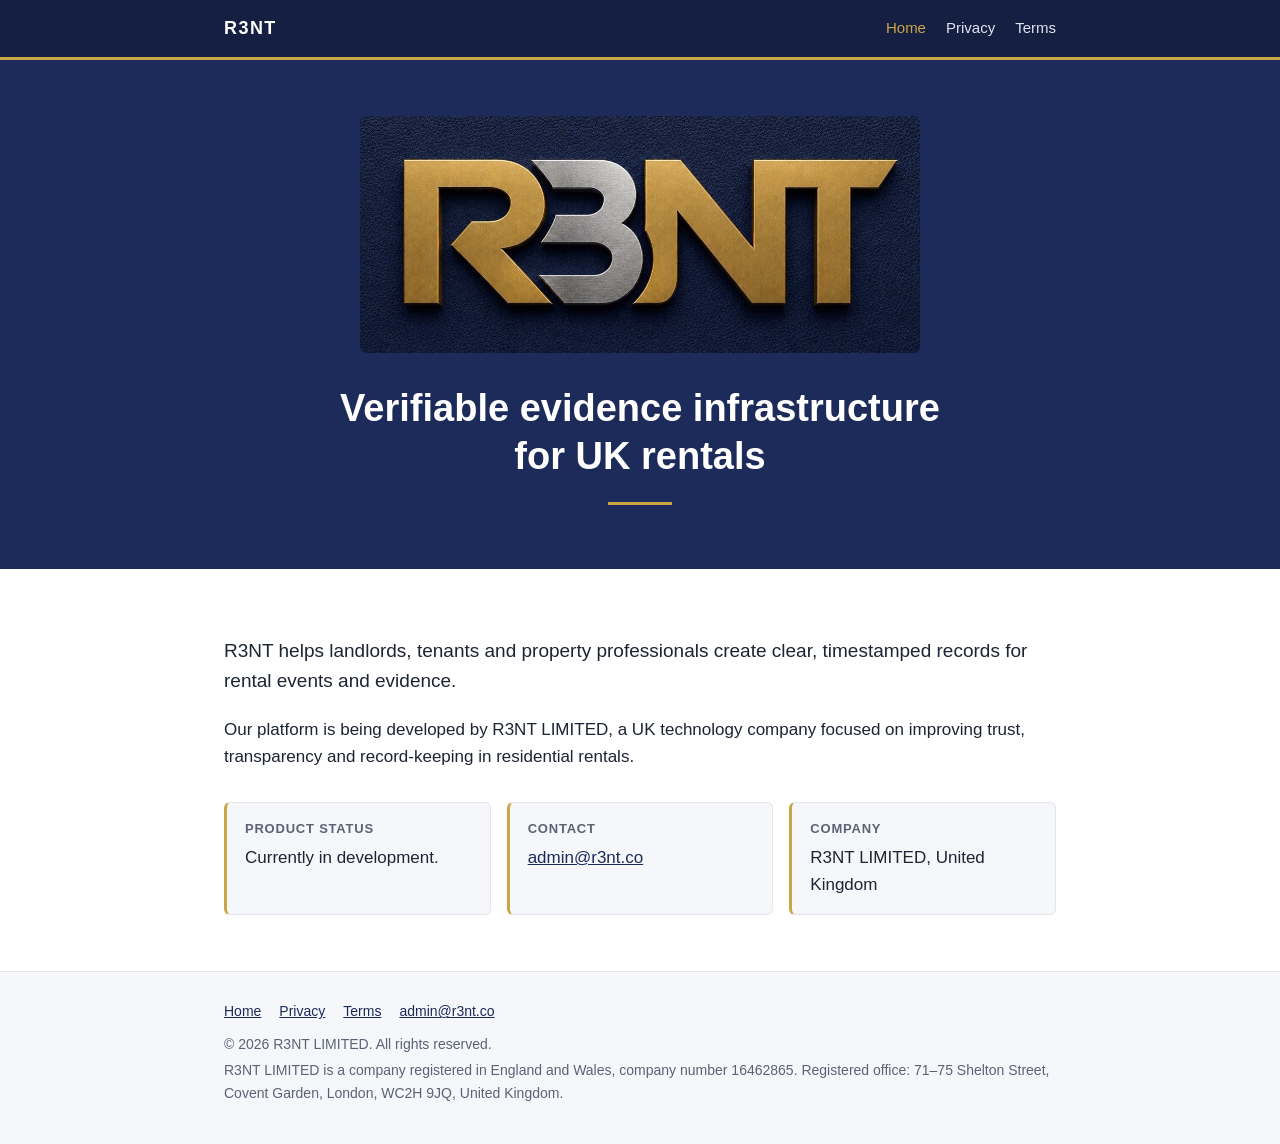
==== index.html @ ecab7422 "R3NT company website: home, privacy, terms Static site for www.r3nt.co (GitHub Pages). No scripts, c" ====
<!doctype html>
<html lang="en-GB">
<head>
<meta charset="utf-8">
<meta name="viewport" content="width=device-width, initial-scale=1">
<title>R3NT — Verifiable evidence infrastructure for UK rentals</title>
<meta name="description" content="R3NT helps landlords, tenants and property professionals create clear, timestamped records for rental events and evidence.">
<link rel="canonical" href="https://www.r3nt.co/">
<link rel="icon" type="image/png" href="/assets/favicon.png">
<link rel="apple-touch-icon" href="/assets/apple-touch-icon.png">
<meta property="og:title" content="R3NT — Verifiable evidence infrastructure for UK rentals">
<meta property="og:description" content="R3NT helps landlords, tenants and property professionals create clear, timestamped records for rental events and evidence.">
<meta property="og:url" content="https://www.r3nt.co/">
<meta property="og:image" content="https://www.r3nt.co/assets/r3nt-logo.jpg">
<meta name="theme-color" content="#141f42">
<link rel="stylesheet" href="/styles.css">
</head>
<body>
<header class="site-header"><div class="wrap"><a class="brand" href="/">R3NT</a><nav class="site-nav" aria-label="Main"><a href="/" aria-current="page">Home</a><a href="/privacy/">Privacy</a><a href="/terms/">Terms</a></nav></div></header>
<main>
<section class="hero"><div class="wrap">
<img src="/assets/r3nt-logo.jpg" width="1100" height="466" alt="R3NT">
<h1>Verifiable evidence infrastructure for UK rentals</h1>
</div></section>
<section class="content"><div class="wrap">
<p class="lead">R3NT helps landlords, tenants and property professionals create clear, timestamped records for rental events and evidence.</p>
<p>Our platform is being developed by R3NT LIMITED, a UK technology company focused on improving trust, transparency and record-keeping in residential rentals.</p>
<ul class="facts">
<li><strong>Product status</strong>Currently in development.</li>
<li><strong>Contact</strong><a href="mailto:admin@r3nt.co">admin@r3nt.co</a></li>
<li><strong>Company</strong>R3NT LIMITED, United Kingdom</li>
</ul>
</div></section>
</main>
<footer class="site-footer"><div class="wrap"><nav aria-label="Legal"><a href="/">Home</a><a href="/privacy/">Privacy</a><a href="/terms/">Terms</a><a href="mailto:admin@r3nt.co">admin@r3nt.co</a></nav><p>&copy; 2026 R3NT LIMITED. All rights reserved.</p><p>R3NT LIMITED is a company registered in England and Wales, company number 16462865. Registered office: 71&ndash;75 Shelton Street, Covent Garden, London, WC2H 9JQ, United Kingdom.</p></div></footer>
</body></html>
---- styles.css ----
:root {
  --navy: #1c2b5a;
  --navy-deep: #141f42;
  --gold: #c9a646;
  --ink: #1d2433;
  --muted: #5a6275;
  --line: #e3e5eb;
  --paper: #ffffff;
  --wash: #f6f7fa;
}
* { box-sizing: border-box; }
html { -webkit-text-size-adjust: 100%; }
body {
  margin: 0;
  background: var(--paper);
  color: var(--ink);
  font: 17px/1.6 -apple-system, BlinkMacSystemFont, "Segoe UI", Roboto, "Helvetica Neue", Arial, sans-serif;
}
a { color: var(--navy); }
a:hover { color: var(--navy-deep); }
.wrap { max-width: 880px; margin: 0 auto; padding: 0 24px; }

.site-header { background: var(--navy-deep); border-bottom: 3px solid var(--gold); }
.site-header .wrap { display: flex; align-items: center; justify-content: space-between; gap: 16px; padding-top: 14px; padding-bottom: 14px; }
.brand { color: #fff; text-decoration: none; font-weight: 700; letter-spacing: .08em; font-size: 18px; }
.brand:hover { color: var(--gold); }
.site-nav { display: flex; gap: 20px; font-size: 15px; }
.site-nav a { color: #dfe3ee; text-decoration: none; }
.site-nav a:hover, .site-nav a[aria-current="page"] { color: var(--gold); }

.hero { background: var(--navy); color: #fff; text-align: center; padding: 56px 0 64px; }
.hero img { width: 100%; max-width: 560px; height: auto; display: block; margin: 0 auto 32px; border-radius: 6px; }
.hero h1 { margin: 0 auto; max-width: 640px; font-size: clamp(26px, 4.4vw, 38px); line-height: 1.25; font-weight: 700; }
.hero h1::after { content: ""; display: block; width: 64px; height: 3px; background: var(--gold); margin: 22px auto 0; }

.content { padding: 48px 0 56px; }
.content h2 { font-size: 22px; margin: 36px 0 10px; color: var(--navy); }
.content h2:first-child { margin-top: 0; }
.content p, .content li { color: var(--ink); }
.content .lead { font-size: 19px; }

.facts { display: grid; grid-template-columns: repeat(auto-fit, minmax(220px, 1fr)); gap: 16px; margin: 32px 0 0; padding: 0; list-style: none; }
.facts li { background: var(--wash); border: 1px solid var(--line); border-left: 3px solid var(--gold); border-radius: 6px; padding: 16px 18px; }
.facts strong { display: block; font-size: 13px; text-transform: uppercase; letter-spacing: .06em; color: var(--muted); margin-bottom: 4px; }

.legal .updated { color: var(--muted); font-size: 15px; }
.legal h1 { font-size: 30px; color: var(--navy); margin: 0 0 6px; }

.site-footer { background: var(--wash); border-top: 1px solid var(--line); color: var(--muted); font-size: 14px; padding: 28px 0 36px; }
.site-footer p { margin: 4px 0; }
.site-footer nav { display: flex; gap: 18px; margin-bottom: 10px; }
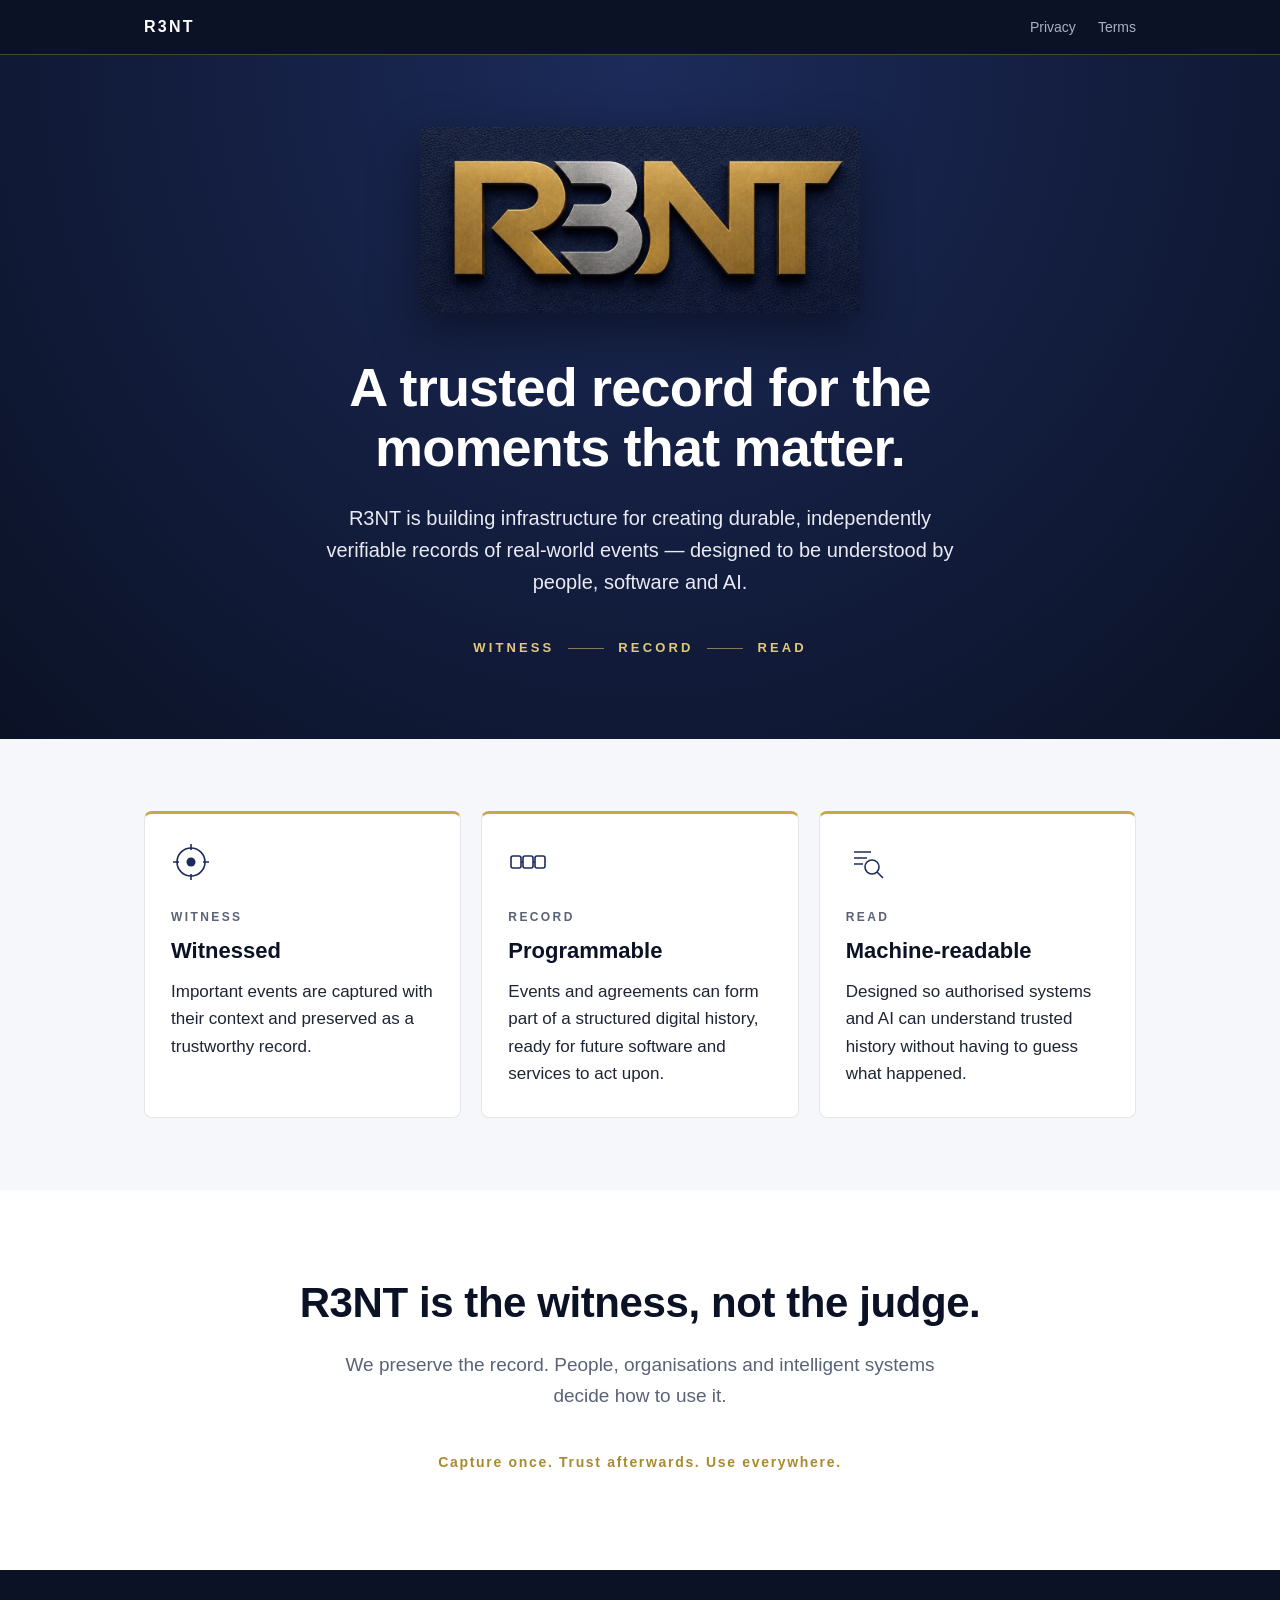
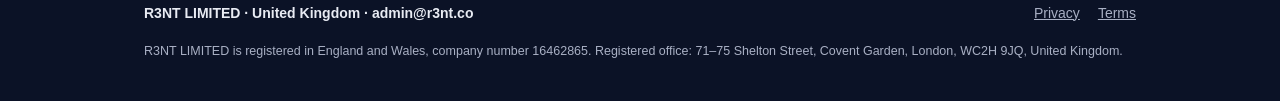
==== commit 2257bd00: "Homepage: witness, record, read — high-level positioning A trusted record for the moments that matte" ====
--- a/index.html
+++ b/index.html
@@ -3,34 +3,54 @@
 <head>
 <meta charset="utf-8">
 <meta name="viewport" content="width=device-width, initial-scale=1">
-<title>R3NT — Verifiable evidence infrastructure for UK rentals</title>
-<meta name="description" content="R3NT helps landlords, tenants and property professionals create clear, timestamped records for rental events and evidence.">
+<title>R3NT — A trusted record for the moments that matter</title>
+<meta name="description" content="R3NT is building infrastructure for creating durable, independently verifiable records of real-world events — designed to be understood by people, software and AI.">
 <link rel="canonical" href="https://www.r3nt.co/">
 <link rel="icon" type="image/png" href="/assets/favicon.png">
 <link rel="apple-touch-icon" href="/assets/apple-touch-icon.png">
-<meta property="og:title" content="R3NT — Verifiable evidence infrastructure for UK rentals">
-<meta property="og:description" content="R3NT helps landlords, tenants and property professionals create clear, timestamped records for rental events and evidence.">
+<meta property="og:title" content="R3NT — A trusted record for the moments that matter">
+<meta property="og:description" content="Durable, independently verifiable records of real-world events — designed to be understood by people, software and AI.">
 <meta property="og:url" content="https://www.r3nt.co/">
 <meta property="og:image" content="https://www.r3nt.co/assets/r3nt-logo.jpg">
-<meta name="theme-color" content="#141f42">
+<meta name="theme-color" content="#0b1226">
 <link rel="stylesheet" href="/styles.css">
 </head>
 <body>
-<header class="site-header"><div class="wrap"><a class="brand" href="/">R3NT</a><nav class="site-nav" aria-label="Main"><a href="/" aria-current="page">Home</a><a href="/privacy/">Privacy</a><a href="/terms/">Terms</a></nav></div></header>
+<header class="site-header"><div class="wrap"><a class="brand" href="/" aria-current="page">R3NT</a><nav class="site-nav" aria-label="Main"><a href="/privacy/">Privacy</a><a href="/terms/">Terms</a></nav></div></header>
 <main>
 <section class="hero"><div class="wrap">
-<img src="/assets/r3nt-logo.jpg" width="1100" height="466" alt="R3NT">
-<h1>Verifiable evidence infrastructure for UK rentals</h1>
+<img class="logo" src="/assets/r3nt-logo.jpg" width="1100" height="466" alt="R3NT">
+<h1>A trusted record for the moments that matter.</h1>
+<p>R3NT is building infrastructure for creating durable, independently verifiable records of real-world events — designed to be understood by people, software and AI.</p>
+<ol class="flow" aria-label="Witness, record, read"><li>WITNESS</li><li>RECORD</li><li>READ</li></ol>
 </div></section>
-<section class="content"><div class="wrap">
-<p class="lead">R3NT helps landlords, tenants and property professionals create clear, timestamped records for rental events and evidence.</p>
-<p>Our platform is being developed by R3NT LIMITED, a UK technology company focused on improving trust, transparency and record-keeping in residential rentals.</p>
-<ul class="facts">
-<li><strong>Product status</strong>Currently in development.</li>
-<li><strong>Contact</strong><a href="mailto:admin@r3nt.co">admin@r3nt.co</a></li>
-<li><strong>Company</strong>R3NT LIMITED, United Kingdom</li>
+<section class="principles"><div class="wrap">
+<ul class="cards">
+<li class="card">
+<svg viewBox="0 0 40 40" fill="none" stroke="currentColor" stroke-width="1.6" aria-hidden="true"><circle cx="20" cy="20" r="14"/><circle cx="20" cy="20" r="4.5" fill="currentColor" stroke="none"/><path d="M20 2v6M20 32v6M2 20h6M32 20h6"/></svg>
+<span class="step">WITNESS</span>
+<h2>Witnessed</h2>
+<p>Important events are captured with their context and preserved as a trustworthy record.</p>
+</li>
+<li class="card">
+<svg viewBox="0 0 40 40" fill="none" stroke="currentColor" stroke-width="1.6" aria-hidden="true"><rect x="3" y="14" width="10" height="12" rx="2"/><rect x="15" y="14" width="10" height="12" rx="2"/><rect x="27" y="14" width="10" height="12" rx="2"/><path d="M13 20h2M25 20h2"/></svg>
+<span class="step">RECORD</span>
+<h2>Programmable</h2>
+<p>Events and agreements can form part of a structured digital history, ready for future software and services to act upon.</p>
+</li>
+<li class="card">
+<svg viewBox="0 0 40 40" fill="none" stroke="currentColor" stroke-width="1.6" aria-hidden="true"><path d="M8 10h17M8 16h13M8 22h9"/><circle cx="26" cy="25" r="7"/><path d="M31 30l6 6"/></svg>
+<span class="step">READ</span>
+<h2>Machine-readable</h2>
+<p>Designed so authorised systems and AI can understand trusted history without having to guess what happened.</p>
+</li>
 </ul>
 </div></section>
+<section class="closing"><div class="wrap">
+<h2>R3NT is the witness, not the judge.</h2>
+<p>We preserve the record. People, organisations and intelligent systems decide how to use it.</p>
+<p class="tagline">Capture once. Trust afterwards. Use everywhere.</p>
+</div></section>
 </main>
-<footer class="site-footer"><div class="wrap"><nav aria-label="Legal"><a href="/">Home</a><a href="/privacy/">Privacy</a><a href="/terms/">Terms</a><a href="mailto:admin@r3nt.co">admin@r3nt.co</a></nav><p>&copy; 2026 R3NT LIMITED. All rights reserved.</p><p>R3NT LIMITED is a company registered in England and Wales, company number 16462865. Registered office: 71&ndash;75 Shelton Street, Covent Garden, London, WC2H 9JQ, United Kingdom.</p></div></footer>
+<footer class="site-footer"><div class="wrap"><p class="who">R3NT LIMITED &middot; United Kingdom &middot; <a href="mailto:admin@r3nt.co">admin@r3nt.co</a></p><nav aria-label="Legal"><a href="/privacy/">Privacy</a><a href="/terms/">Terms</a></nav><p class="reg">R3NT LIMITED is registered in England and Wales, company number 16462865. Registered office: 71&ndash;75 Shelton Street, Covent Garden, London, WC2H 9JQ, United Kingdom.</p></div></footer>
 </body></html>
--- a/styles.css
+++ b/styles.css
@@ -1,51 +1,86 @@
 :root {
-  --navy: #1c2b5a;
-  --navy-deep: #141f42;
+  --ink: #0b1226;
+  --navy: #141f42;
+  --navy-2: #1c2b5a;
   --gold: #c9a646;
-  --ink: #1d2433;
+  --gold-soft: #e2c97a;
+  --text: #1d2433;
   --muted: #5a6275;
   --line: #e3e5eb;
   --paper: #ffffff;
   --wash: #f6f7fa;
+  --on-dark: #e8ebf3;
+  --on-dark-muted: #a9b0c4;
 }
 * { box-sizing: border-box; }
 html { -webkit-text-size-adjust: 100%; }
 body {
   margin: 0;
   background: var(--paper);
-  color: var(--ink);
+  color: var(--text);
   font: 17px/1.6 -apple-system, BlinkMacSystemFont, "Segoe UI", Roboto, "Helvetica Neue", Arial, sans-serif;
 }
-a { color: var(--navy); }
-a:hover { color: var(--navy-deep); }
-.wrap { max-width: 880px; margin: 0 auto; padding: 0 24px; }
+a { color: var(--navy-2); }
+.wrap { max-width: 1040px; margin: 0 auto; padding: 0 24px; }
+.narrow { max-width: 760px; }
 
-.site-header { background: var(--navy-deep); border-bottom: 3px solid var(--gold); }
+/* Header */
+.site-header { background: var(--ink); border-bottom: 1px solid rgba(201, 166, 70, .35); }
 .site-header .wrap { display: flex; align-items: center; justify-content: space-between; gap: 16px; padding-top: 14px; padding-bottom: 14px; }
-.brand { color: #fff; text-decoration: none; font-weight: 700; letter-spacing: .08em; font-size: 18px; }
-.brand:hover { color: var(--gold); }
-.site-nav { display: flex; gap: 20px; font-size: 15px; }
-.site-nav a { color: #dfe3ee; text-decoration: none; }
-.site-nav a:hover, .site-nav a[aria-current="page"] { color: var(--gold); }
+.brand { color: #fff; text-decoration: none; font-weight: 700; letter-spacing: .14em; font-size: 16px; }
+.brand:hover { color: var(--gold-soft); }
+.site-nav { display: flex; gap: 22px; font-size: 14px; }
+.site-nav a { color: var(--on-dark-muted); text-decoration: none; }
+.site-nav a:hover, .site-nav a[aria-current="page"] { color: var(--gold-soft); }
 
-.hero { background: var(--navy); color: #fff; text-align: center; padding: 56px 0 64px; }
-.hero img { width: 100%; max-width: 560px; height: auto; display: block; margin: 0 auto 32px; border-radius: 6px; }
-.hero h1 { margin: 0 auto; max-width: 640px; font-size: clamp(26px, 4.4vw, 38px); line-height: 1.25; font-weight: 700; }
-.hero h1::after { content: ""; display: block; width: 64px; height: 3px; background: var(--gold); margin: 22px auto 0; }
+/* Hero */
+.hero { background: radial-gradient(ellipse at 50% 0%, var(--navy-2) 0%, var(--navy) 45%, var(--ink) 100%); color: #fff; text-align: center; padding: 72px 0 80px; }
+.hero .logo { width: 100%; max-width: 440px; height: auto; display: block; margin: 0 auto 44px; border-radius: 4px; box-shadow: 0 18px 50px rgba(0, 0, 0, .45); }
+.hero h1 { margin: 0 auto; max-width: 760px; font-size: clamp(32px, 5.6vw, 54px); line-height: 1.12; font-weight: 700; letter-spacing: -.015em; }
+.hero p { margin: 24px auto 0; max-width: 640px; font-size: clamp(17px, 2.2vw, 20px); color: var(--on-dark); }
+.rule { width: 72px; height: 2px; background: var(--gold); margin: 36px auto 0; border: 0; }
 
+/* WITNESS → RECORD → READ */
+.flow { display: flex; align-items: center; justify-content: center; gap: 14px; margin: 40px 0 0; padding: 0; list-style: none; font-size: 13px; font-weight: 600; letter-spacing: .24em; color: var(--gold-soft); }
+.flow li { display: flex; align-items: center; gap: 14px; }
+.flow li + li::before { content: ""; width: 36px; height: 1px; background: rgba(226, 201, 122, .55); }
+
+/* Principles */
+.principles { padding: 72px 0; background: var(--wash); }
+.cards { display: grid; grid-template-columns: repeat(3, 1fr); gap: 20px; margin: 0; padding: 0; list-style: none; }
+.card { background: var(--paper); border: 1px solid var(--line); border-top: 3px solid var(--gold); border-radius: 8px; padding: 28px 26px 30px; }
+.card svg { width: 40px; height: 40px; color: var(--navy-2); }
+.step { display: block; margin: 18px 0 6px; font-size: 12px; font-weight: 600; letter-spacing: .2em; color: var(--muted); }
+.card h2 { margin: 0 0 10px; font-size: 22px; color: var(--ink); }
+.card p { margin: 0; color: var(--text); }
+
+/* Closing */
+.closing { padding: 88px 0 96px; text-align: center; }
+.closing h2 { margin: 0 auto; max-width: 760px; font-size: clamp(28px, 4.4vw, 42px); line-height: 1.2; color: var(--ink); letter-spacing: -.01em; }
+.closing p { margin: 22px auto 0; max-width: 620px; font-size: 19px; color: var(--muted); }
+.closing .tagline { margin-top: 40px; font-size: 14px; font-weight: 600; letter-spacing: .12em; color: #a98a2f; }
+
+/* Legal pages */
 .content { padding: 48px 0 56px; }
-.content h2 { font-size: 22px; margin: 36px 0 10px; color: var(--navy); }
-.content h2:first-child { margin-top: 0; }
-.content p, .content li { color: var(--ink); }
-.content .lead { font-size: 19px; }
+.legal h1 { font-size: 30px; color: var(--navy-2); margin: 0 0 6px; }
+.legal h2 { font-size: 21px; margin: 32px 0 8px; color: var(--navy-2); }
+.legal .updated { color: var(--muted); font-size: 15px; }
 
-.facts { display: grid; grid-template-columns: repeat(auto-fit, minmax(220px, 1fr)); gap: 16px; margin: 32px 0 0; padding: 0; list-style: none; }
-.facts li { background: var(--wash); border: 1px solid var(--line); border-left: 3px solid var(--gold); border-radius: 6px; padding: 16px 18px; }
-.facts strong { display: block; font-size: 13px; text-transform: uppercase; letter-spacing: .06em; color: var(--muted); margin-bottom: 4px; }
+/* Footer */
+.site-footer { background: var(--ink); color: var(--on-dark-muted); font-size: 14px; padding: 32px 0 40px; }
+.site-footer .wrap { display: flex; flex-wrap: wrap; justify-content: space-between; gap: 12px 24px; }
+.site-footer .who { color: var(--on-dark); font-weight: 600; margin: 0; }
+.site-footer .who a { color: var(--on-dark); text-decoration: none; }
+.site-footer nav { display: flex; gap: 18px; }
+.site-footer nav a { color: var(--on-dark-muted); }
+.site-footer .reg { flex-basis: 100%; margin: 6px 0 0; font-size: 12.5px; line-height: 1.5; }
 
-.legal .updated { color: var(--muted); font-size: 15px; }
-.legal h1 { font-size: 30px; color: var(--navy); margin: 0 0 6px; }
-
-.site-footer { background: var(--wash); border-top: 1px solid var(--line); color: var(--muted); font-size: 14px; padding: 28px 0 36px; }
-.site-footer p { margin: 4px 0; }
-.site-footer nav { display: flex; gap: 18px; margin-bottom: 10px; }
+@media (max-width: 820px) {
+  .cards { grid-template-columns: 1fr; }
+  .flow { gap: 8px; letter-spacing: .16em; font-size: 12px; }
+  .flow li { gap: 8px; }
+  .flow li + li::before { width: 18px; }
+  .hero { padding: 52px 0 60px; }
+  .principles { padding: 52px 0; }
+  .closing { padding: 64px 0 72px; }
+}
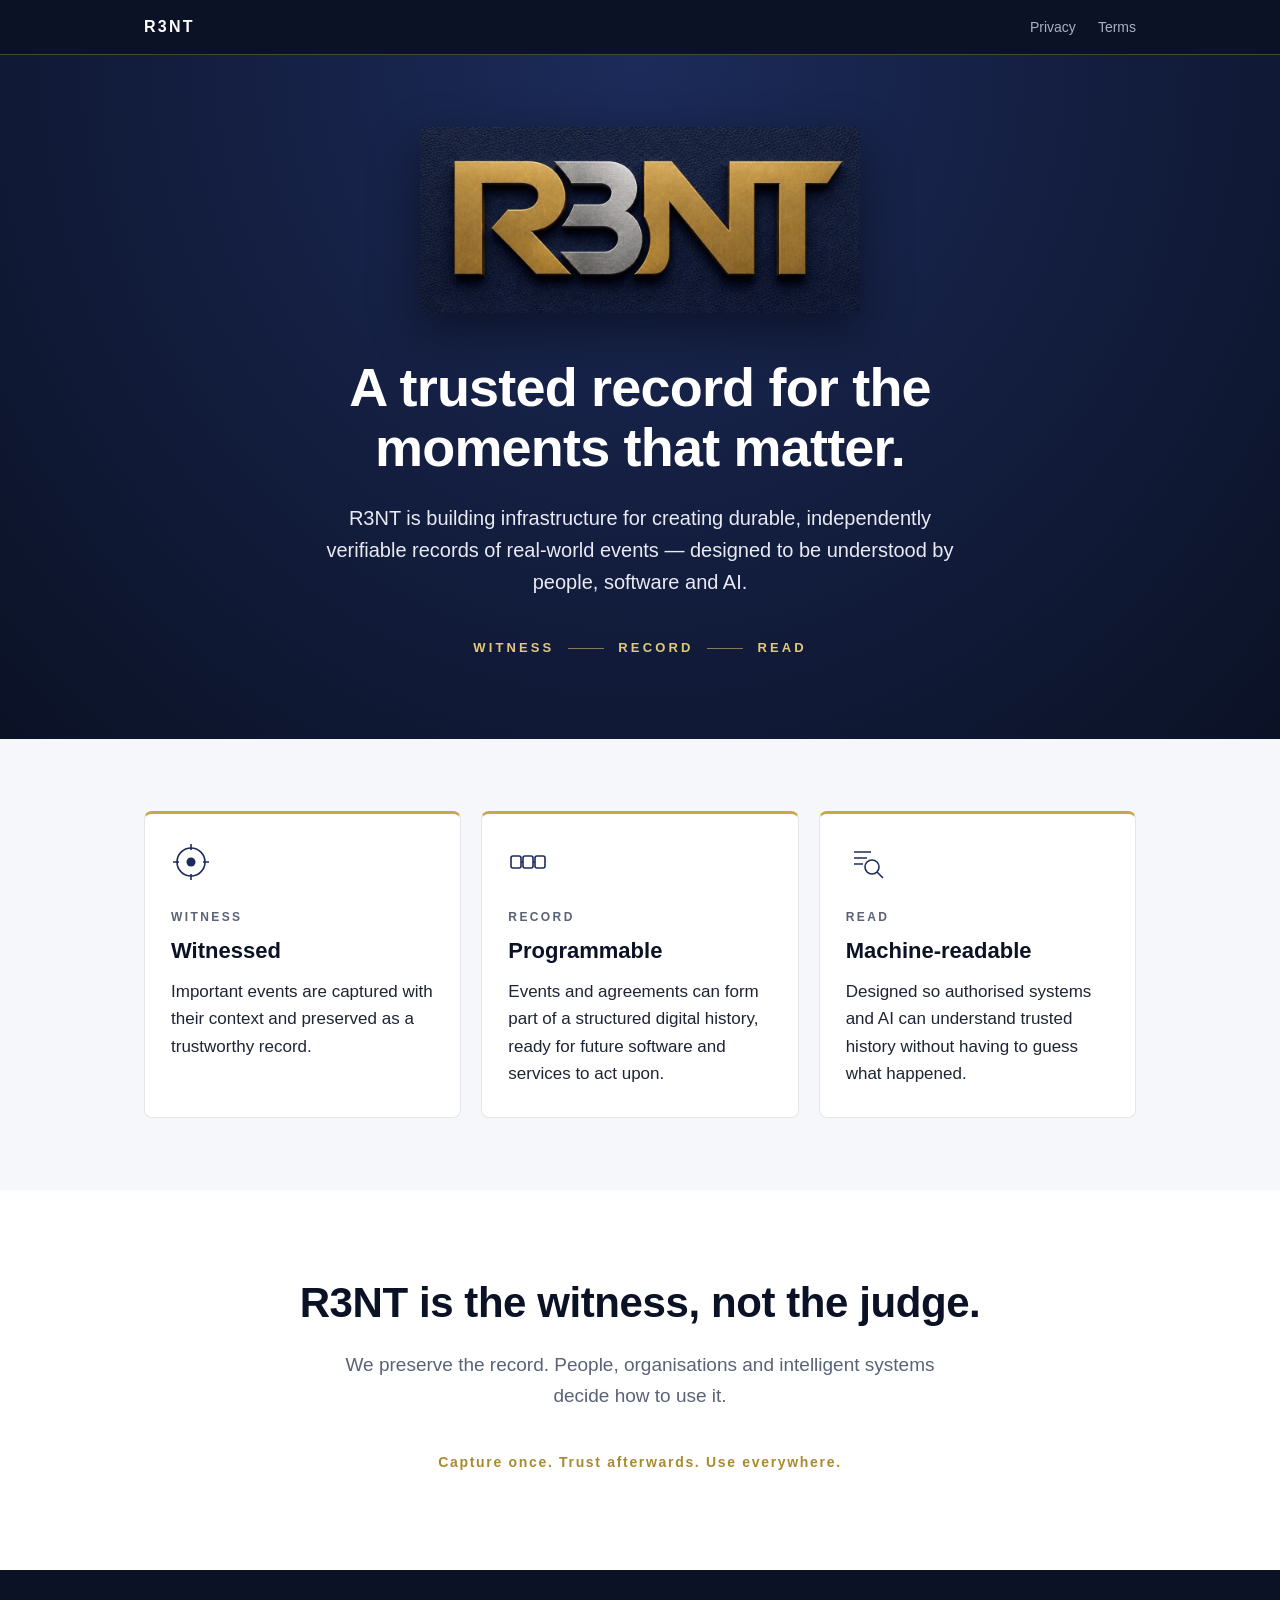
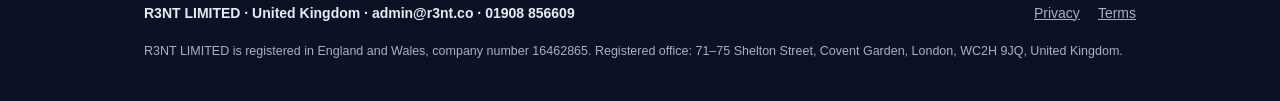
==== commit ab90af89: "Add company phone number to contact details Co-Authored-By: Claude Opus 5.5 (1M context) <noreply@an" ====
--- a/index.html
+++ b/index.html
@@ -52,5 +52,5 @@
 <p class="tagline">Capture once. Trust afterwards. Use everywhere.</p>
 </div></section>
 </main>
-<footer class="site-footer"><div class="wrap"><p class="who">R3NT LIMITED &middot; United Kingdom &middot; <a href="mailto:admin@r3nt.co">admin@r3nt.co</a></p><nav aria-label="Legal"><a href="/privacy/">Privacy</a><a href="/terms/">Terms</a></nav><p class="reg">R3NT LIMITED is registered in England and Wales, company number 16462865. Registered office: 71&ndash;75 Shelton Street, Covent Garden, London, WC2H 9JQ, United Kingdom.</p></div></footer>
+<footer class="site-footer"><div class="wrap"><p class="who">R3NT LIMITED &middot; United Kingdom &middot; <a href="mailto:admin@r3nt.co">admin@r3nt.co</a> &middot; <a href="tel:+441908856609">01908 856609</a></p><nav aria-label="Legal"><a href="/privacy/">Privacy</a><a href="/terms/">Terms</a></nav><p class="reg">R3NT LIMITED is registered in England and Wales, company number 16462865. Registered office: 71&ndash;75 Shelton Street, Covent Garden, London, WC2H 9JQ, United Kingdom.</p></div></footer>
 </body></html>
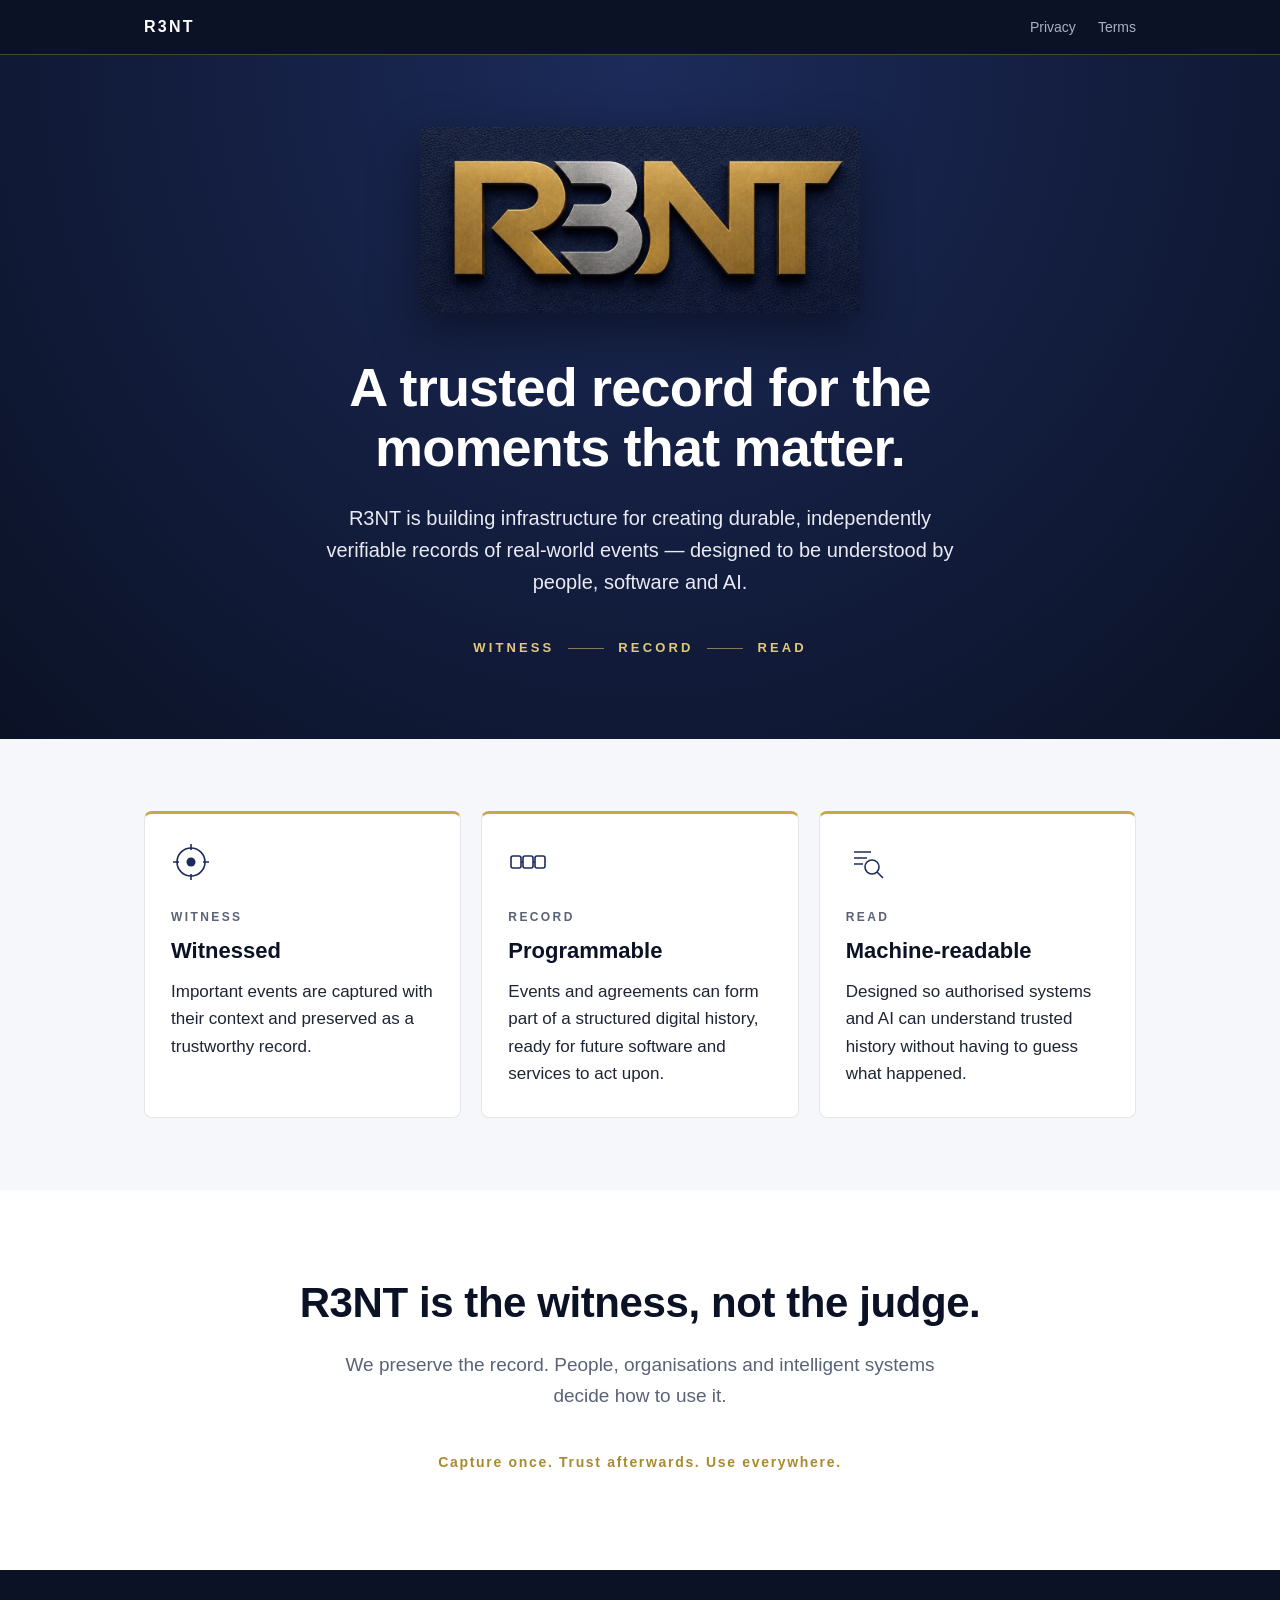
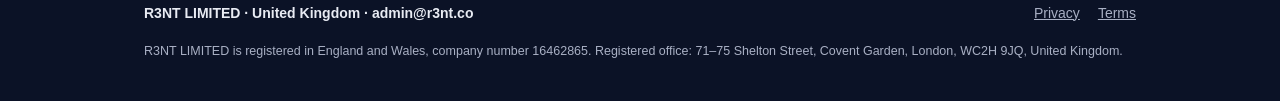
==== commit 991672a0: "Remove company phone number from contact details Co-Authored-By: Claude Opus 5.5 (1M context) <norep" ====
--- a/index.html
+++ b/index.html
@@ -52,5 +52,5 @@
 <p class="tagline">Capture once. Trust afterwards. Use everywhere.</p>
 </div></section>
 </main>
-<footer class="site-footer"><div class="wrap"><p class="who">R3NT LIMITED &middot; United Kingdom &middot; <a href="mailto:admin@r3nt.co">admin@r3nt.co</a> &middot; <a href="tel:+441908856609">01908 856609</a></p><nav aria-label="Legal"><a href="/privacy/">Privacy</a><a href="/terms/">Terms</a></nav><p class="reg">R3NT LIMITED is registered in England and Wales, company number 16462865. Registered office: 71&ndash;75 Shelton Street, Covent Garden, London, WC2H 9JQ, United Kingdom.</p></div></footer>
+<footer class="site-footer"><div class="wrap"><p class="who">R3NT LIMITED &middot; United Kingdom &middot; <a href="mailto:admin@r3nt.co">admin@r3nt.co</a></p><nav aria-label="Legal"><a href="/privacy/">Privacy</a><a href="/terms/">Terms</a></nav><p class="reg">R3NT LIMITED is registered in England and Wales, company number 16462865. Registered office: 71&ndash;75 Shelton Street, Covent Garden, London, WC2H 9JQ, United Kingdom.</p></div></footer>
 </body></html>
